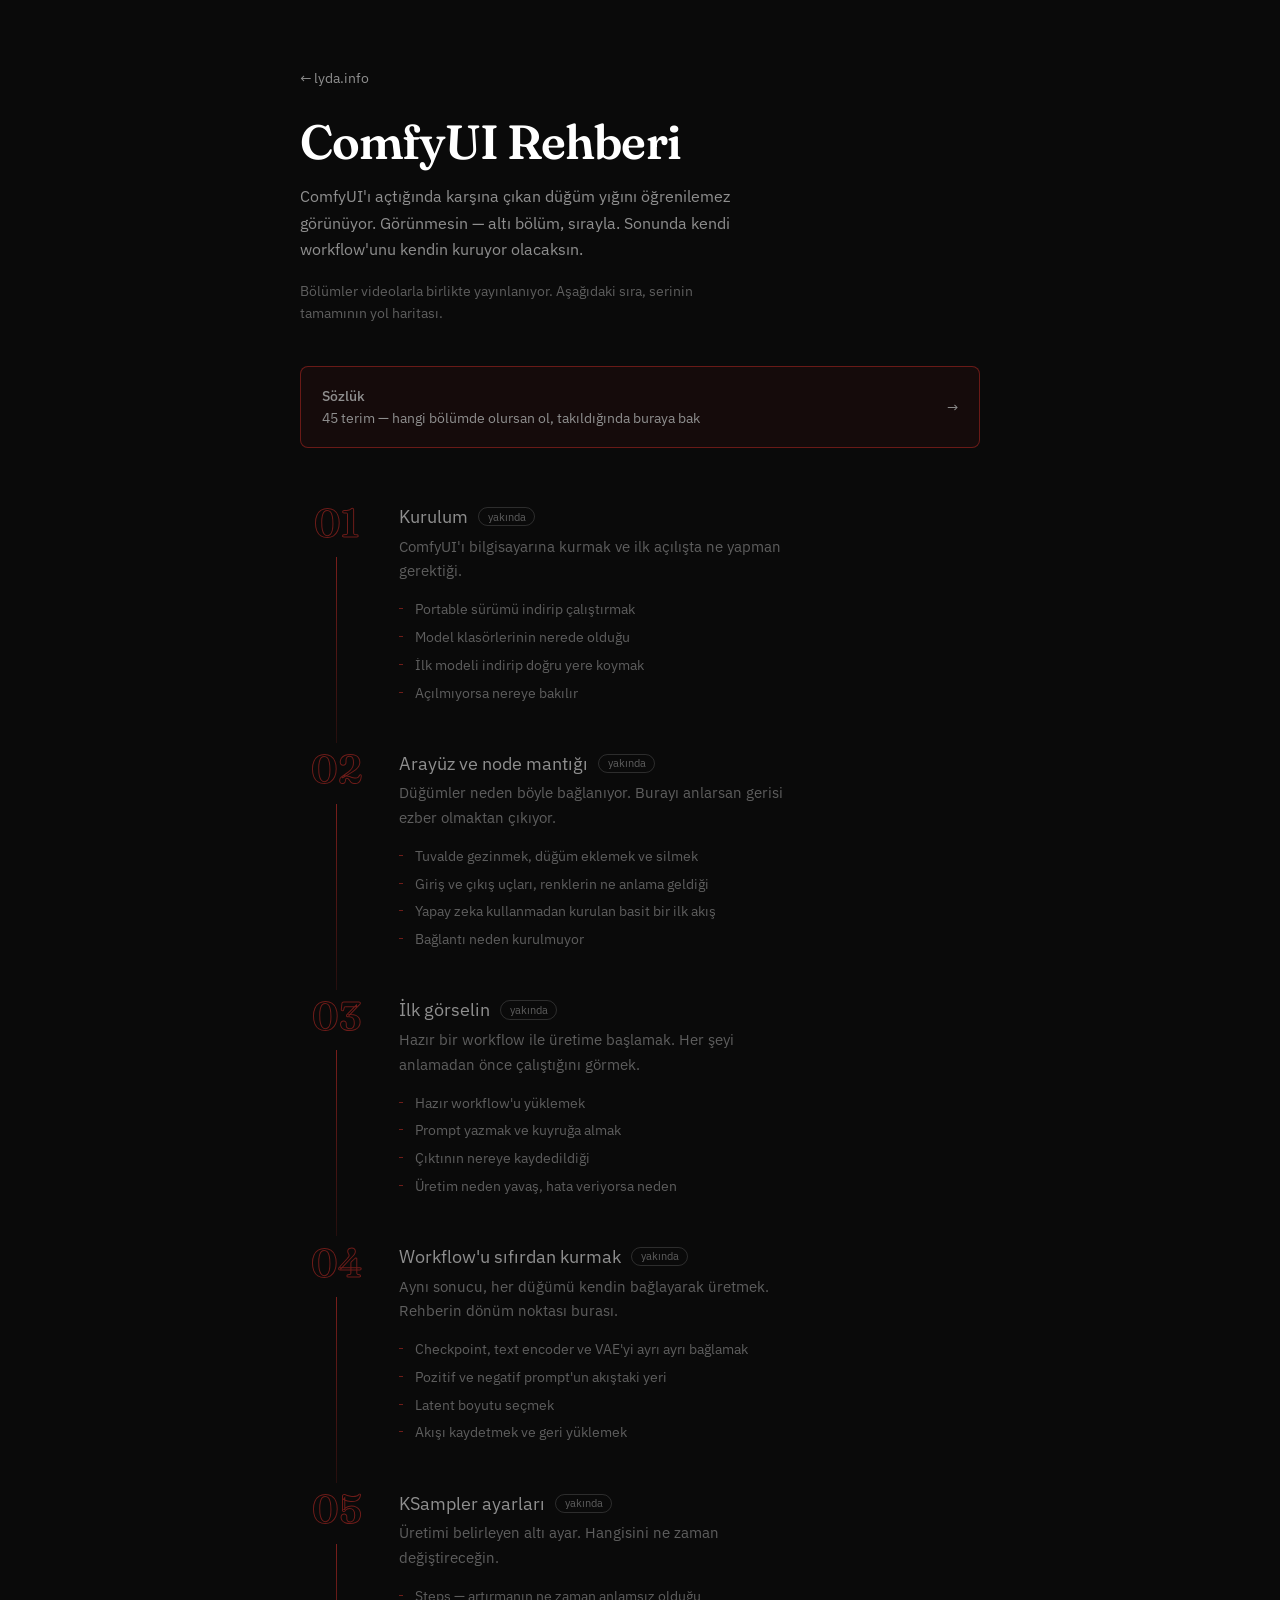
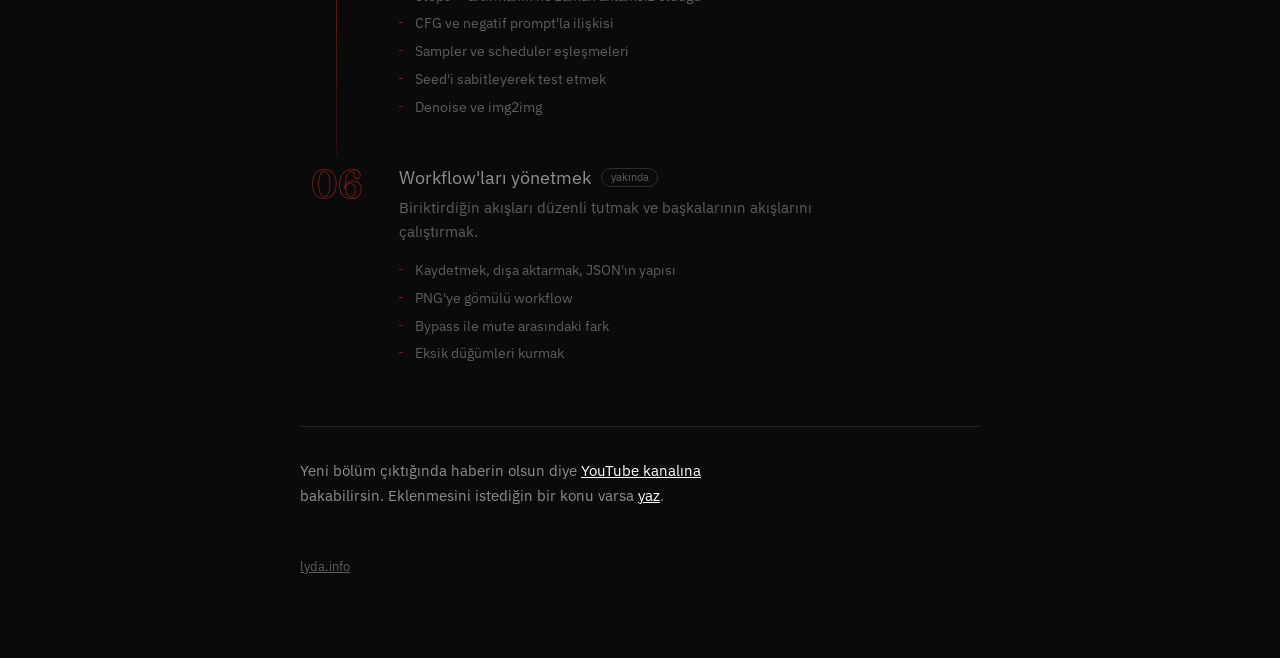
==== rehber/index.html @ 5bca34d7 "Rehberi kendi sayfasına taşı, ana sayfayı sadeleştir Sekmeler kaldırıldı. /rehber/ altı bölümlük yol" ====
<!DOCTYPE html>
<html lang="tr">
<head>
<meta charset="UTF-8">
<meta name="viewport" content="width=device-width, initial-scale=1">
<title>ComfyUI Rehberi — Lyda AI</title>
<meta name="description" content="ComfyUI'ı sıfırdan öğrenmek için altı bölümlük Türkçe yol haritası: kurulum, node mantığı, ilk görsel, workflow kurmak, KSampler ayarları.">

<meta property="og:site_name" content="Lyda AI">
<meta property="og:title" content="ComfyUI Rehberi">
<meta property="og:description" content="Sıfırdan kendi workflow'unu kurana kadar, altı bölümde. Türkçe.">
<meta property="og:url" content="https://lyda.info/rehber/">
<meta property="og:type" content="website">
<meta property="og:locale" content="tr_TR">
<meta property="og:image" content="https://lyda.info/paylasim.png">
<meta name="twitter:card" content="summary_large_image">
<meta name="twitter:image" content="https://lyda.info/paylasim.png">
<meta name="theme-color" content="#E8332C">

<link rel="preconnect" href="https://fonts.googleapis.com">
<link rel="preconnect" href="https://fonts.gstatic.com" crossorigin>
<link href="https://fonts.googleapis.com/css2?family=Fraunces:opsz,wght@9..144,400;9..144,600&family=IBM+Plex+Sans:wght@400;500&display=swap" rel="stylesheet">

<style>
:root{
  --siyah:  #0A0A0A;
  --beyaz:  #FFFFFF;
  --kirmizi:#E8332C;
  --gri:    #2B2B2B;
  --acikgri:#8F8F8F;
  --sonuk:  #5E5E5E;
}

*{box-sizing:border-box;margin:0;padding:0}
a,button{cursor:pointer}

body{
  background:var(--siyah);
  color:var(--beyaz);
  font-family:"IBM Plex Sans",system-ui,sans-serif;
  font-size:16px;
  line-height:1.65;
  -webkit-font-smoothing:antialiased;
  cursor:default;
  padding:clamp(2rem,6vw,4rem) 1.5rem 5rem;
}

.sayfa{max-width:680px;margin:0 auto}

/* ---------- Üst ---------- */
.geri{
  display:inline-block;
  color:var(--acikgri);
  text-decoration:none;
  font-size:.85rem;
  margin-bottom:1.8rem;
  transition:color .18s ease;
}
.geri:hover,.geri:focus-visible{color:var(--kirmizi)}

h1{
  font-family:"Fraunces",Georgia,serif;
  font-weight:600;
  font-size:clamp(2.2rem,8vw,3rem);
  line-height:1.02;
  letter-spacing:-.02em;
  font-variation-settings:"SOFT" 40,"WONK" 1;
}

.giris{
  color:var(--acikgri);
  margin-top:1rem;
  max-width:50ch;
}

.durum{
  color:var(--sonuk);
  font-size:.85rem;
  margin-top:1.1rem;
  max-width:50ch;
}

/* ---------- Hazır olan: sözlük ---------- */
.sozluk-kart{
  display:flex;
  align-items:center;
  justify-content:space-between;
  gap:1.5rem;
  margin-top:2.6rem;
  padding:1.1rem 1.3rem;
  border:1px solid rgba(232,51,44,.4);
  border-radius:8px;
  background:rgba(232,51,44,.05);
  text-decoration:none;
  color:var(--beyaz);
  transition:border-color .18s ease,background .18s ease;
}

.sozluk-kart:hover,
.sozluk-kart:focus-visible{
  border-color:var(--kirmizi);
  background:rgba(232,51,44,.1);
}

.sozluk-kart:focus-visible{outline:2px solid var(--kirmizi);outline-offset:3px}

.sozluk-kart strong{font-weight:500;display:block}
.sozluk-kart span{color:var(--acikgri);font-size:.85rem}
.sozluk-ok{color:var(--kirmizi);font-size:1.1rem;flex-shrink:0}

/* ---------- Yol ---------- */
.yol{
  list-style:none;
  margin-top:3.4rem;
  counter-reset:durak;
}

.durak{
  counter-increment:durak;
  position:relative;
  display:grid;
  grid-template-columns:clamp(3.4rem,10vw,4.6rem) 1fr;
  gap:0 clamp(1rem,3vw,1.6rem);
  padding-bottom:2.8rem;
}

/* Durakları birbirine bağlayan çizgi */
.durak::before{
  content:"";
  position:absolute;
  left:calc(clamp(3.4rem,10vw,4.6rem) / 2 - .5px);
  top:3.4rem;
  bottom:.4rem;
  width:1px;
  background:linear-gradient(rgba(232,51,44,.5),rgba(232,51,44,.12));
}

.durak:last-child::before{display:none}

.sira{
  font-family:"Fraunces",Georgia,serif;
  font-weight:600;
  font-size:clamp(1.9rem,6vw,2.5rem);
  line-height:1;
  text-align:center;
  color:var(--kirmizi);
  font-variation-settings:"SOFT" 40,"WONK" 1;
}

.sira::before{content:counter(durak,decimal-leading-zero)}

/* Yayında olmayan bölümlerde sayı içi boş */
.durak.kilitli .sira{
  color:transparent;
  -webkit-text-stroke:1px rgba(232,51,44,.45);
}

.icerik h2{
  font-size:1.12rem;
  font-weight:500;
  line-height:1.3;
  display:flex;
  flex-wrap:wrap;
  align-items:center;
  gap:.6rem;
  padding-top:.15rem;
}

.durak.kilitli .icerik h2{color:var(--acikgri);font-weight:400}

.rozet{
  font-size:.7rem;
  color:var(--sonuk);
  border:1px solid rgba(255,255,255,.14);
  border-radius:100px;
  padding:.08rem .55rem;
  white-space:nowrap;
}

.ozet{
  color:var(--acikgri);
  font-size:.93rem;
  margin-top:.4rem;
  max-width:46ch;
}

.durak.kilitli .ozet{color:var(--sonuk)}

.kapsam{
  list-style:none;
  margin-top:.9rem;
  display:flex;
  flex-direction:column;
  gap:.3rem;
}

.kapsam li{
  position:relative;
  padding-left:1rem;
  font-size:.87rem;
  color:var(--acikgri);
}

.kapsam li::before{
  content:"";
  position:absolute;
  left:0;top:.72em;
  width:4px;height:1px;
  background:var(--kirmizi);
}

.durak.kilitli .kapsam li{color:var(--sonuk)}
.durak.kilitli .kapsam li::before{background:rgba(232,51,44,.45)}

/* ---------- Alt ---------- */
.kapanis{
  margin-top:1rem;
  padding-top:2rem;
  border-top:1px solid rgba(255,255,255,.1);
}

.kapanis p{color:var(--acikgri);font-size:.93rem;max-width:48ch}
.kapanis a{color:var(--beyaz);transition:color .18s ease}
.kapanis a:hover{color:var(--kirmizi)}

footer{
  margin-top:3rem;
  color:var(--sonuk);
  font-size:.82rem;
}
footer a{color:var(--sonuk);transition:color .18s ease}
footer a:hover{color:var(--kirmizi)}

@media (prefers-reduced-motion:reduce){*{transition:none!important}}
</style>
</head>

<body>
<main class="sayfa">

  <a class="geri" href="/">← lyda.info</a>

  <h1>ComfyUI Rehberi</h1>
  <p class="giris">ComfyUI'ı açtığında karşına çıkan düğüm yığını öğrenilemez görünüyor. Görünmesin — altı bölüm, sırayla. Sonunda kendi workflow'unu kendin kuruyor olacaksın.</p>
  <p class="durum">Bölümler videolarla birlikte yayınlanıyor. Aşağıdaki sıra, serinin tamamının yol haritası.</p>

  <a class="sozluk-kart" href="/sozluk/">
    <span>
      <strong>Sözlük</strong>
      <span>45 terim — hangi bölümde olursan ol, takıldığında buraya bak</span>
    </span>
    <span class="sozluk-ok" aria-hidden="true">→</span>
  </a>

  <!-- ================================================
       BÖLÜMLER
       Bölüm yayına girdiğinde: li'den "kilitli" sınıfını sil,
       rozeti kaldır, başlığı <a href="..."> ile sar.
       ================================================ -->
  <ol class="yol">

    <li class="durak kilitli">
      <div class="sira" aria-hidden="true"></div>
      <div class="icerik">
        <h2>Kurulum<span class="rozet">yakında</span></h2>
        <p class="ozet">ComfyUI'ı bilgisayarına kurmak ve ilk açılışta ne yapman gerektiği.</p>
        <ul class="kapsam">
          <li>Portable sürümü indirip çalıştırmak</li>
          <li>Model klasörlerinin nerede olduğu</li>
          <li>İlk modeli indirip doğru yere koymak</li>
          <li>Açılmıyorsa nereye bakılır</li>
        </ul>
      </div>
    </li>

    <li class="durak kilitli">
      <div class="sira" aria-hidden="true"></div>
      <div class="icerik">
        <h2>Arayüz ve node mantığı<span class="rozet">yakında</span></h2>
        <p class="ozet">Düğümler neden böyle bağlanıyor. Burayı anlarsan gerisi ezber olmaktan çıkıyor.</p>
        <ul class="kapsam">
          <li>Tuvalde gezinmek, düğüm eklemek ve silmek</li>
          <li>Giriş ve çıkış uçları, renklerin ne anlama geldiği</li>
          <li>Yapay zeka kullanmadan kurulan basit bir ilk akış</li>
          <li>Bağlantı neden kurulmuyor</li>
        </ul>
      </div>
    </li>

    <li class="durak kilitli">
      <div class="sira" aria-hidden="true"></div>
      <div class="icerik">
        <h2>İlk görselin<span class="rozet">yakında</span></h2>
        <p class="ozet">Hazır bir workflow ile üretime başlamak. Her şeyi anlamadan önce çalıştığını görmek.</p>
        <ul class="kapsam">
          <li>Hazır workflow'u yüklemek</li>
          <li>Prompt yazmak ve kuyruğa almak</li>
          <li>Çıktının nereye kaydedildiği</li>
          <li>Üretim neden yavaş, hata veriyorsa neden</li>
        </ul>
      </div>
    </li>

    <li class="durak kilitli">
      <div class="sira" aria-hidden="true"></div>
      <div class="icerik">
        <h2>Workflow'u sıfırdan kurmak<span class="rozet">yakında</span></h2>
        <p class="ozet">Aynı sonucu, her düğümü kendin bağlayarak üretmek. Rehberin dönüm noktası burası.</p>
        <ul class="kapsam">
          <li>Checkpoint, text encoder ve VAE'yi ayrı ayrı bağlamak</li>
          <li>Pozitif ve negatif prompt'un akıştaki yeri</li>
          <li>Latent boyutu seçmek</li>
          <li>Akışı kaydetmek ve geri yüklemek</li>
        </ul>
      </div>
    </li>

    <li class="durak kilitli">
      <div class="sira" aria-hidden="true"></div>
      <div class="icerik">
        <h2>KSampler ayarları<span class="rozet">yakında</span></h2>
        <p class="ozet">Üretimi belirleyen altı ayar. Hangisini ne zaman değiştireceğin.</p>
        <ul class="kapsam">
          <li>Steps — artırmanın ne zaman anlamsız olduğu</li>
          <li>CFG ve negatif prompt'la ilişkisi</li>
          <li>Sampler ve scheduler eşleşmeleri</li>
          <li>Seed'i sabitleyerek test etmek</li>
          <li>Denoise ve img2img</li>
        </ul>
      </div>
    </li>

    <li class="durak kilitli">
      <div class="sira" aria-hidden="true"></div>
      <div class="icerik">
        <h2>Workflow'ları yönetmek<span class="rozet">yakında</span></h2>
        <p class="ozet">Biriktirdiğin akışları düzenli tutmak ve başkalarının akışlarını çalıştırmak.</p>
        <ul class="kapsam">
          <li>Kaydetmek, dışa aktarmak, JSON'ın yapısı</li>
          <li>PNG'ye gömülü workflow</li>
          <li>Bypass ile mute arasındaki fark</li>
          <li>Eksik düğümleri kurmak</li>
        </ul>
      </div>
    </li>

  </ol>

  <div class="kapanis">
    <p>Yeni bölüm çıktığında haberin olsun diye <a href="https://youtube.com/@lydaai" target="_blank" rel="noopener">YouTube kanalına</a> bakabilirsin. Eklenmesini istediğin bir konu varsa <a href="mailto:lyda@lyda.info">yaz</a>.</p>
  </div>

  <footer><a href="/">lyda.info</a></footer>

</main>
</body>
</html>
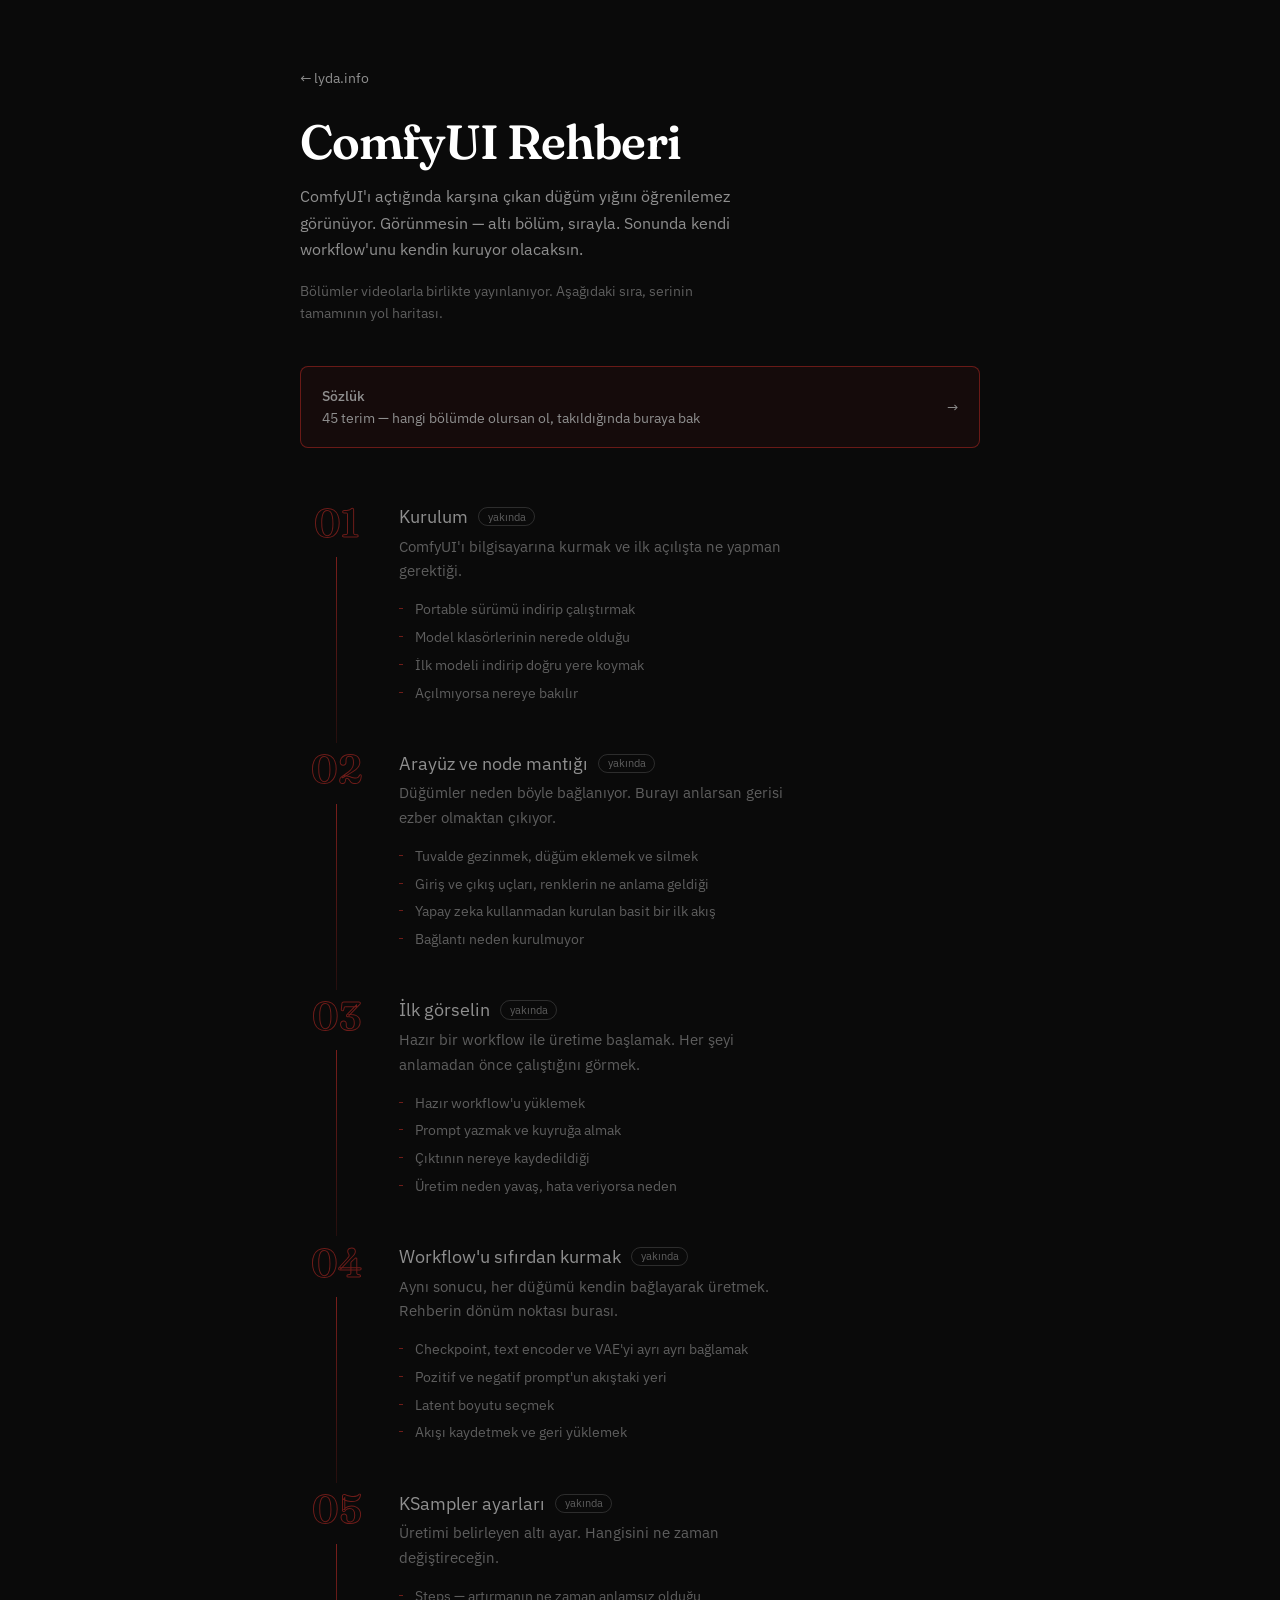
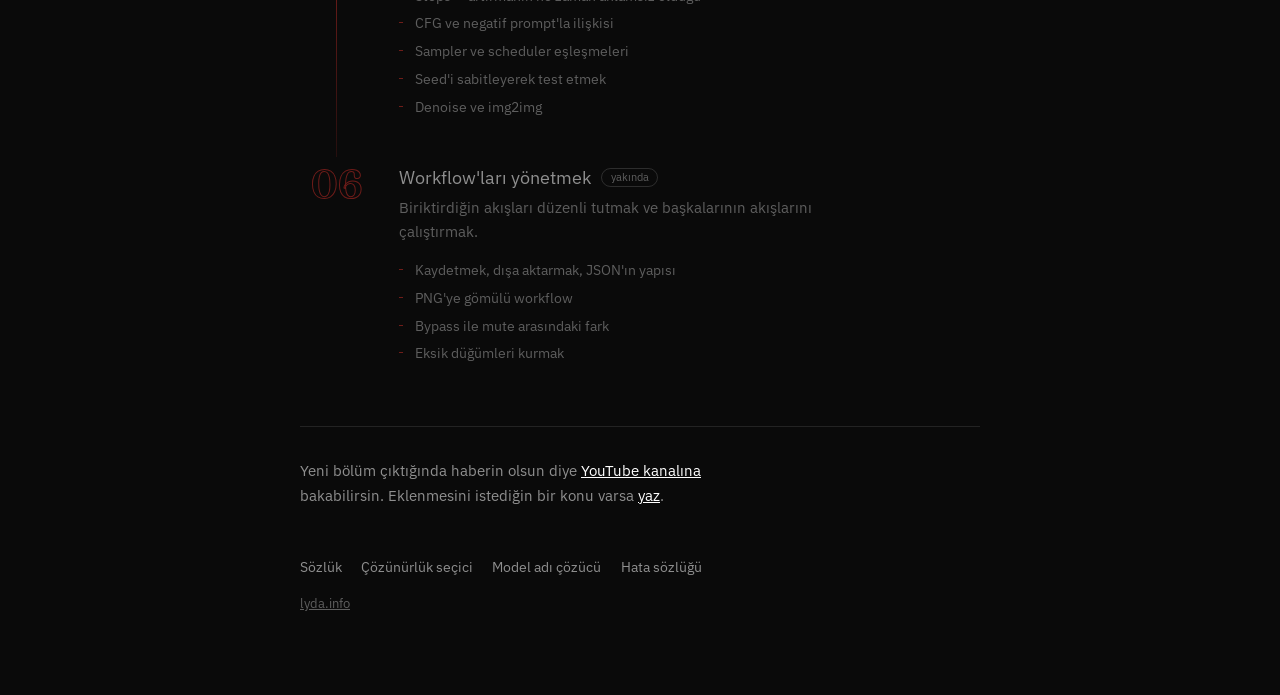
==== commit b045d34f: "Araçları ana sayfaya bağla, favicon ekle Başvuru kategorisinde artık dört hazır araç var. Sayfalar b" ====
--- a/rehber/index.html
+++ b/rehber/index.html
@@ -17,6 +17,10 @@
 <meta name="twitter:image" content="https://lyda.info/paylasim.png">
 <meta name="theme-color" content="#E8332C">
 
+<link rel="icon" href="/favicon.ico" sizes="any">
+<link rel="icon" href="/favicon-32.png" type="image/png" sizes="32x32">
+<link rel="apple-touch-icon" href="/favicon-180.png">
+
 <link rel="preconnect" href="https://fonts.googleapis.com">
 <link rel="preconnect" href="https://fonts.gstatic.com" crossorigin>
 <link href="https://fonts.googleapis.com/css2?family=Fraunces:opsz,wght@9..144,400;9..144,600&family=IBM+Plex+Sans:wght@400;500&display=swap" rel="stylesheet">
@@ -32,6 +36,12 @@
 }
 
 *{box-sizing:border-box;margin:0;padding:0}
+
+/* ---------- Sayfalar arası geçiş ---------- */
+@view-transition{navigation:auto}
+
+::view-transition-old(root),
+::view-transition-new(root){animation-duration:.42s}
 a,button{cursor:pointer}
 
 body{
@@ -65,6 +75,7 @@
   line-height:1.02;
   letter-spacing:-.02em;
   font-variation-settings:"SOFT" 40,"WONK" 1;
+  view-transition-name:rehber-baslik;
 }
 
 .giris{
@@ -231,6 +242,9 @@
 footer a{color:var(--sonuk);transition:color .18s ease}
 footer a:hover{color:var(--kirmizi)}
 
+.komsu{display:flex;flex-wrap:wrap;gap:.4rem 1.2rem;margin-bottom:.9rem}
+.komsu a{color:var(--acikgri);text-decoration:none;font-size:.85rem}
+
 @media (prefers-reduced-motion:reduce){*{transition:none!important}}
 </style>
 </head>
@@ -350,7 +364,15 @@
     <p>Yeni bölüm çıktığında haberin olsun diye <a href="https://youtube.com/@lydaai" target="_blank" rel="noopener">YouTube kanalına</a> bakabilirsin. Eklenmesini istediğin bir konu varsa <a href="mailto:lyda@lyda.info">yaz</a>.</p>
   </div>
 
-  <footer><a href="/">lyda.info</a></footer>
+  <footer>
+    <div class="komsu">
+      <a href="/sozluk/">Sözlük</a>
+      <a href="/araclar/cozunurluk/">Çözünürlük seçici</a>
+      <a href="/araclar/model-adi/">Model adı çözücü</a>
+      <a href="/araclar/hatalar/">Hata sözlüğü</a>
+    </div>
+    <a href="/">lyda.info</a>
+  </footer>
 
 </main>
 </body>
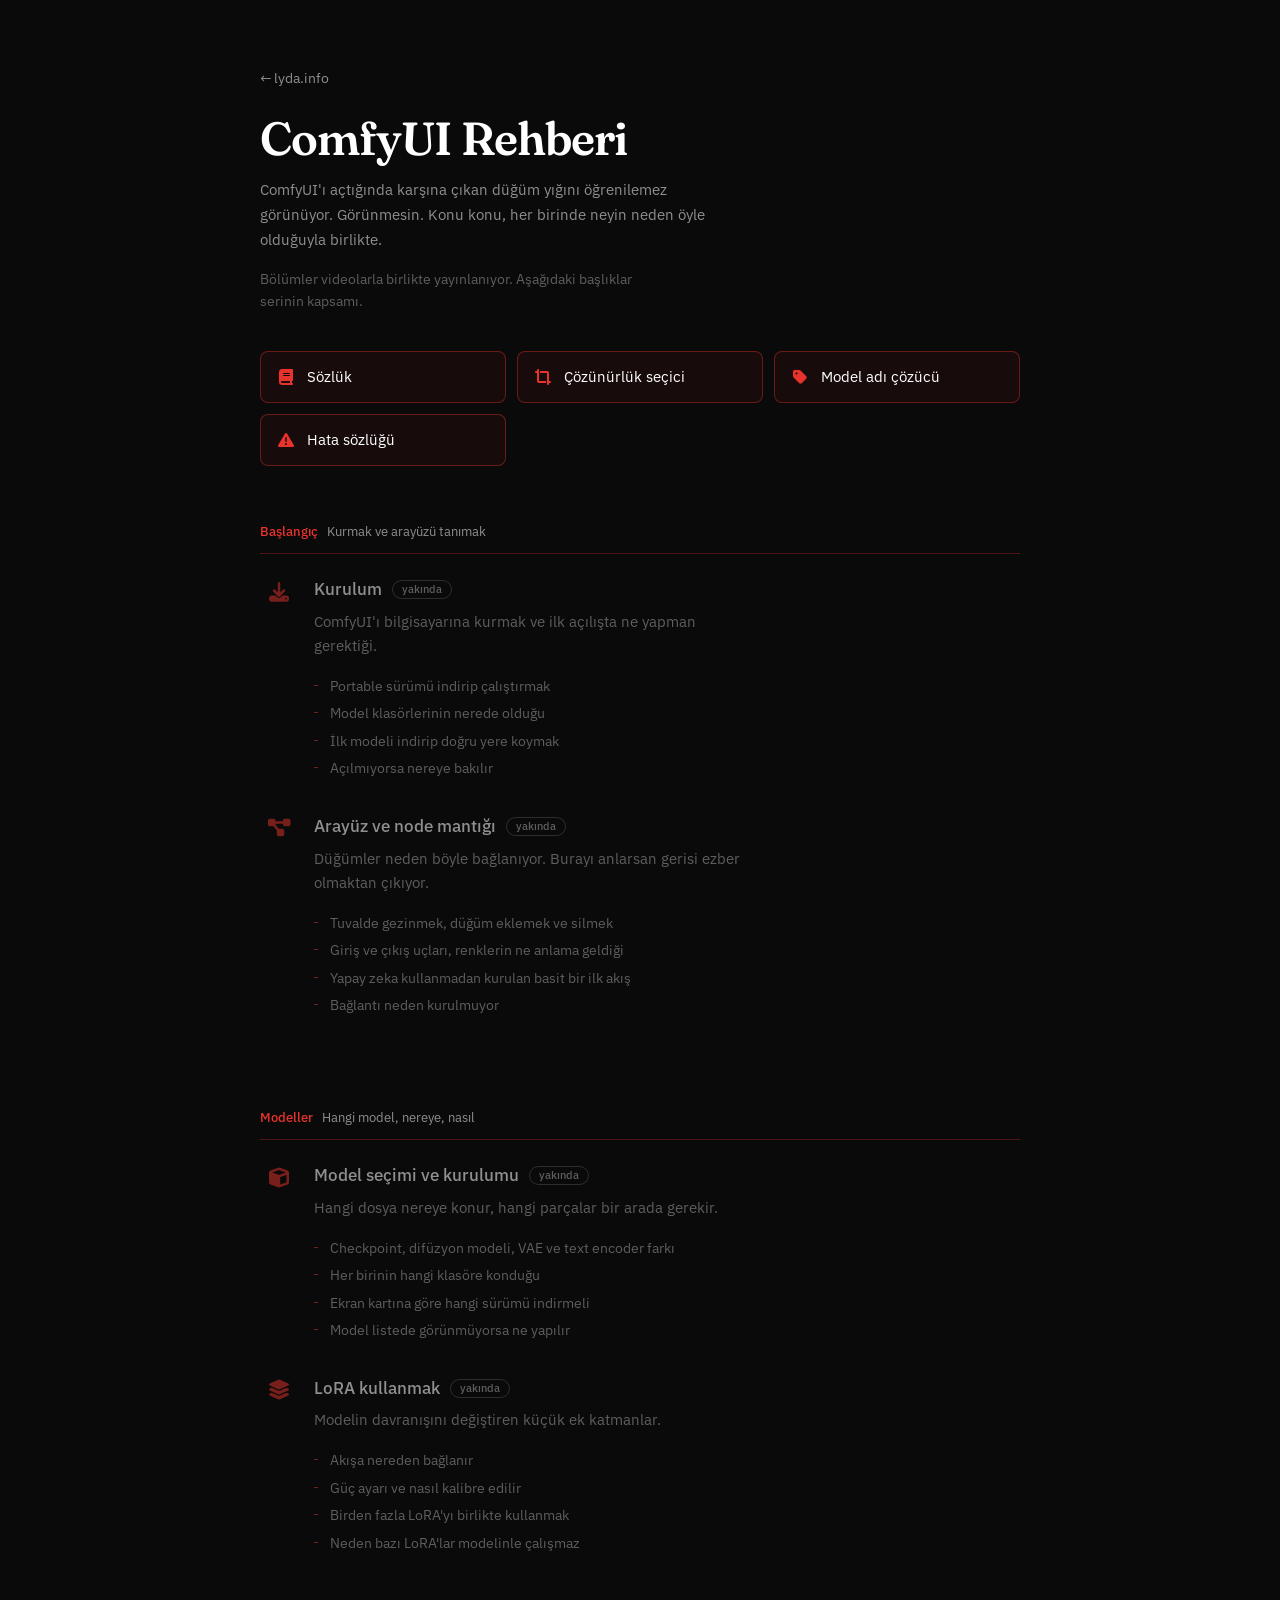
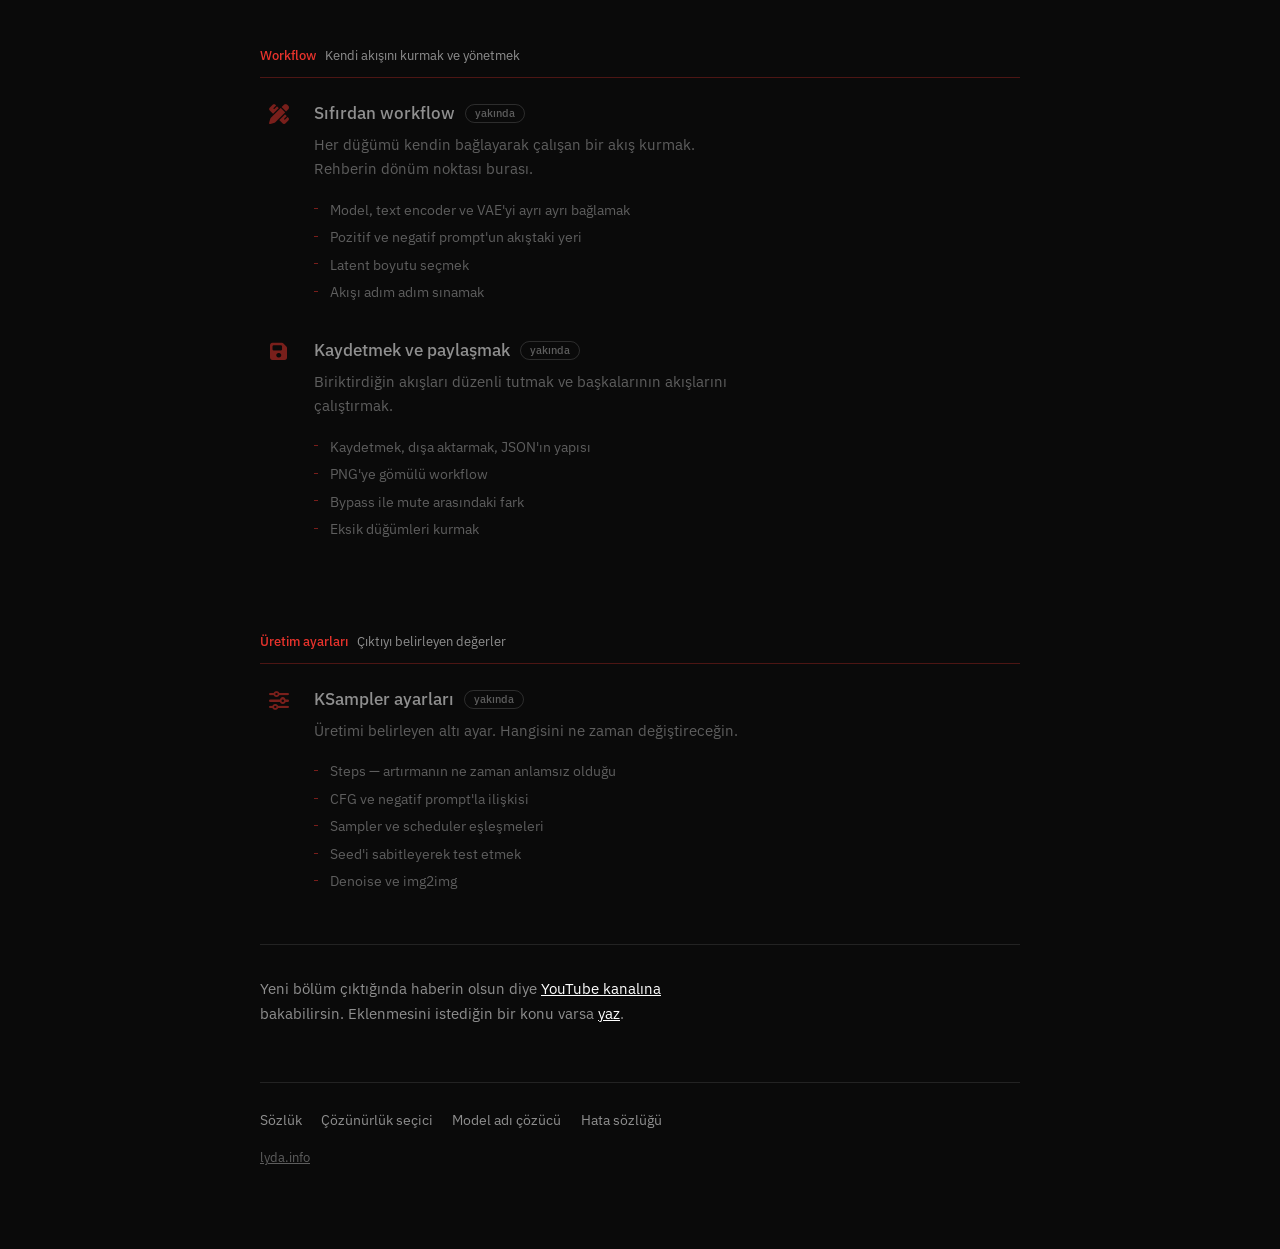
==== commit ccf4b440: "Rehberi konu başlıklarına çevir, numaraları simgelerle değiştir Sıralı bölüm numaraları kalktı; her " ====
--- a/rehber/index.html
+++ b/rehber/index.html
@@ -4,11 +4,11 @@
 <meta charset="UTF-8">
 <meta name="viewport" content="width=device-width, initial-scale=1">
 <title>ComfyUI Rehberi — Lyda AI</title>
-<meta name="description" content="ComfyUI'ı sıfırdan öğrenmek için altı bölümlük Türkçe yol haritası: kurulum, node mantığı, ilk görsel, workflow kurmak, KSampler ayarları.">
+<meta name="description" content="ComfyUI'ı Türkçe öğrenmek için konu başlıkları: kurulum, node mantığı, model seçimi, LoRA, workflow kurmak, KSampler ayarları.">
 
 <meta property="og:site_name" content="Lyda AI">
 <meta property="og:title" content="ComfyUI Rehberi">
-<meta property="og:description" content="Sıfırdan kendi workflow'unu kurana kadar, altı bölümde. Türkçe.">
+<meta property="og:description" content="Kurulumdan kendi workflow'unu kurmaya kadar, konu başlıklarına göre. Türkçe.">
 <meta property="og:url" content="https://lyda.info/rehber/">
 <meta property="og:type" content="website">
 <meta property="og:locale" content="tr_TR">
@@ -23,161 +23,84 @@
 
 <link rel="preconnect" href="https://fonts.googleapis.com">
 <link rel="preconnect" href="https://fonts.gstatic.com" crossorigin>
-<link href="https://fonts.googleapis.com/css2?family=Fraunces:opsz,wght@9..144,400;9..144,600&family=IBM+Plex+Sans:wght@400;500&display=swap" rel="stylesheet">
+<link rel="stylesheet" href="https://cdnjs.cloudflare.com/ajax/libs/font-awesome/6.5.2/css/all.min.css">
+<link href="https://fonts.googleapis.com/css2?family=Fraunces:opsz,wght@9..144,600&family=IBM+Plex+Sans:wght@400;500&display=swap" rel="stylesheet">
+<link rel="stylesheet" href="/araclar/stil.css">
 
 <style>
-:root{
-  --siyah:  #0A0A0A;
-  --beyaz:  #FFFFFF;
-  --kirmizi:#E8332C;
-  --gri:    #2B2B2B;
-  --acikgri:#8F8F8F;
-  --sonuk:  #5E5E5E;
-}
-
-*{box-sizing:border-box;margin:0;padding:0}
-
-/* ---------- Sayfalar arası geçiş ---------- */
-@view-transition{navigation:auto}
-
-::view-transition-old(root),
-::view-transition-new(root){animation-duration:.42s}
-a,button{cursor:pointer}
-
-body{
-  background:var(--siyah);
-  color:var(--beyaz);
-  font-family:"IBM Plex Sans",system-ui,sans-serif;
-  font-size:16px;
-  line-height:1.65;
-  -webkit-font-smoothing:antialiased;
-  cursor:default;
-  padding:clamp(2rem,6vw,4rem) 1.5rem 5rem;
-}
-
-.sayfa{max-width:680px;margin:0 auto}
-
-/* ---------- Üst ---------- */
-.geri{
-  display:inline-block;
-  color:var(--acikgri);
-  text-decoration:none;
-  font-size:.85rem;
-  margin-bottom:1.8rem;
-  transition:color .18s ease;
-}
-.geri:hover,.geri:focus-visible{color:var(--kirmizi)}
-
-h1{
-  font-family:"Fraunces",Georgia,serif;
-  font-weight:600;
-  font-size:clamp(2.2rem,8vw,3rem);
-  line-height:1.02;
-  letter-spacing:-.02em;
-  font-variation-settings:"SOFT" 40,"WONK" 1;
-  view-transition-name:rehber-baslik;
-}
-
-.giris{
-  color:var(--acikgri);
-  margin-top:1rem;
-  max-width:50ch;
-}
-
-.durum{
-  color:var(--sonuk);
-  font-size:.85rem;
-  margin-top:1.1rem;
-  max-width:50ch;
-}
-
-/* ---------- Hazır olan: sözlük ---------- */
-.sozluk-kart{
+.sayfa{max-width:760px}
+
+.durum{color:var(--sonuk);font-size:.85rem;margin-top:1rem;max-width:52ch}
+
+/* ---------- Hazır olanlar ---------- */
+.hazir-kutu{
+  display:grid;
+  grid-template-columns:repeat(auto-fill,minmax(230px,1fr));
+  gap:.7rem;
+  margin-top:2.4rem;
+}
+
+.hazir-kart{
   display:flex;
   align-items:center;
-  justify-content:space-between;
-  gap:1.5rem;
-  margin-top:2.6rem;
-  padding:1.1rem 1.3rem;
+  gap:.7rem;
+  padding:.8rem .95rem;
   border:1px solid rgba(232,51,44,.4);
   border-radius:8px;
-  background:rgba(232,51,44,.05);
+  background:rgba(232,51,44,.06);
   text-decoration:none;
   color:var(--beyaz);
+  font-size:.92rem;
   transition:border-color .18s ease,background .18s ease;
 }
 
-.sozluk-kart:hover,
-.sozluk-kart:focus-visible{
-  border-color:var(--kirmizi);
-  background:rgba(232,51,44,.1);
-}
-
-.sozluk-kart:focus-visible{outline:2px solid var(--kirmizi);outline-offset:3px}
-
-.sozluk-kart strong{font-weight:500;display:block}
-.sozluk-kart span{color:var(--acikgri);font-size:.85rem}
-.sozluk-ok{color:var(--kirmizi);font-size:1.1rem;flex-shrink:0}
-
-/* ---------- Yol ---------- */
-.yol{
-  list-style:none;
-  margin-top:3.4rem;
-  counter-reset:durak;
-}
-
-.durak{
-  counter-increment:durak;
-  position:relative;
+.hazir-kart:hover,.hazir-kart:focus-visible{border-color:var(--kirmizi);background:rgba(232,51,44,.12)}
+.hazir-kart:focus-visible{outline:2px solid var(--kirmizi);outline-offset:2px}
+.hazir-kart i{color:var(--kirmizi);font-size:1rem;width:1.2em;text-align:center;flex-shrink:0}
+
+/* ---------- Konu başlıkları ---------- */
+.konu{margin-top:3.2rem}
+
+.konu-ust{
+  padding-bottom:.6rem;
+  border-bottom:1px solid rgba(232,51,44,.3);
+  margin-bottom:1.5rem;
+}
+
+.konu-ad{
+  color:var(--kirmizi);
+  font-size:.82rem;
+  font-weight:500;
+}
+
+.konu-alt{color:var(--acikgri);font-size:.82rem;margin-left:.55rem}
+
+/* ---------- Bölüm ---------- */
+.bolum{
   display:grid;
-  grid-template-columns:clamp(3.4rem,10vw,4.6rem) 1fr;
-  gap:0 clamp(1rem,3vw,1.6rem);
-  padding-bottom:2.8rem;
-}
-
-/* Durakları birbirine bağlayan çizgi */
-.durak::before{
-  content:"";
-  position:absolute;
-  left:calc(clamp(3.4rem,10vw,4.6rem) / 2 - .5px);
-  top:3.4rem;
-  bottom:.4rem;
-  width:1px;
-  background:linear-gradient(rgba(232,51,44,.5),rgba(232,51,44,.12));
-}
-
-.durak:last-child::before{display:none}
-
-.sira{
-  font-family:"Fraunces",Georgia,serif;
-  font-weight:600;
-  font-size:clamp(1.9rem,6vw,2.5rem);
-  line-height:1;
+  grid-template-columns:2.4rem 1fr;
+  gap:.2rem 1rem;
+  padding-bottom:2.2rem;
+}
+
+.bolum-ikon{
+  grid-row:span 3;
+  color:rgba(232,51,44,.5);
+  font-size:1.25rem;
+  padding-top:.2rem;
   text-align:center;
-  color:var(--kirmizi);
-  font-variation-settings:"SOFT" 40,"WONK" 1;
-}
-
-.sira::before{content:counter(durak,decimal-leading-zero)}
-
-/* Yayında olmayan bölümlerde sayı içi boş */
-.durak.kilitli .sira{
-  color:transparent;
-  -webkit-text-stroke:1px rgba(232,51,44,.45);
-}
-
-.icerik h2{
-  font-size:1.12rem;
+}
+
+.bolum h2{
+  font-size:1.08rem;
   font-weight:500;
   line-height:1.3;
   display:flex;
   flex-wrap:wrap;
   align-items:center;
   gap:.6rem;
-  padding-top:.15rem;
-}
-
-.durak.kilitli .icerik h2{color:var(--acikgri);font-weight:400}
+  color:var(--acikgri);
+}
 
 .rozet{
   font-size:.7rem;
@@ -188,28 +111,15 @@
   white-space:nowrap;
 }
 
-.ozet{
-  color:var(--acikgri);
-  font-size:.93rem;
-  margin-top:.4rem;
-  max-width:46ch;
-}
-
-.durak.kilitli .ozet{color:var(--sonuk)}
-
-.kapsam{
-  list-style:none;
-  margin-top:.9rem;
-  display:flex;
-  flex-direction:column;
-  gap:.3rem;
-}
+.ozet{color:var(--sonuk);font-size:.92rem;margin-top:.35rem;max-width:48ch}
+
+.kapsam{list-style:none;margin-top:.85rem;display:flex;flex-direction:column;gap:.3rem}
 
 .kapsam li{
   position:relative;
   padding-left:1rem;
-  font-size:.87rem;
-  color:var(--acikgri);
+  font-size:.86rem;
+  color:var(--sonuk);
 }
 
 .kapsam li::before{
@@ -217,35 +127,18 @@
   position:absolute;
   left:0;top:.72em;
   width:4px;height:1px;
-  background:var(--kirmizi);
-}
-
-.durak.kilitli .kapsam li{color:var(--sonuk)}
-.durak.kilitli .kapsam li::before{background:rgba(232,51,44,.45)}
-
-/* ---------- Alt ---------- */
-.kapanis{
-  margin-top:1rem;
-  padding-top:2rem;
-  border-top:1px solid rgba(255,255,255,.1);
-}
-
-.kapanis p{color:var(--acikgri);font-size:.93rem;max-width:48ch}
+  background:rgba(232,51,44,.5);
+}
+
+@media (max-width:560px){
+  .bolum{grid-template-columns:1fr;gap:.3rem}
+  .bolum-ikon{grid-row:auto;text-align:left;padding-top:0}
+}
+
+.kapanis{margin-top:1rem;padding-top:2rem;border-top:1px solid rgba(255,255,255,.1)}
+.kapanis p{color:var(--acikgri);font-size:.93rem;max-width:50ch}
 .kapanis a{color:var(--beyaz);transition:color .18s ease}
 .kapanis a:hover{color:var(--kirmizi)}
-
-footer{
-  margin-top:3rem;
-  color:var(--sonuk);
-  font-size:.82rem;
-}
-footer a{color:var(--sonuk);transition:color .18s ease}
-footer a:hover{color:var(--kirmizi)}
-
-.komsu{display:flex;flex-wrap:wrap;gap:.4rem 1.2rem;margin-bottom:.9rem}
-.komsu a{color:var(--acikgri);text-decoration:none;font-size:.85rem}
-
-@media (prefers-reduced-motion:reduce){*{transition:none!important}}
 </style>
 </head>
 
@@ -255,110 +148,139 @@
   <a class="geri" href="/">← lyda.info</a>
 
   <h1>ComfyUI Rehberi</h1>
-  <p class="giris">ComfyUI'ı açtığında karşına çıkan düğüm yığını öğrenilemez görünüyor. Görünmesin — altı bölüm, sırayla. Sonunda kendi workflow'unu kendin kuruyor olacaksın.</p>
-  <p class="durum">Bölümler videolarla birlikte yayınlanıyor. Aşağıdaki sıra, serinin tamamının yol haritası.</p>
-
-  <a class="sozluk-kart" href="/sozluk/">
-    <span>
-      <strong>Sözlük</strong>
-      <span>45 terim — hangi bölümde olursan ol, takıldığında buraya bak</span>
-    </span>
-    <span class="sozluk-ok" aria-hidden="true">→</span>
-  </a>
+  <p class="giris">ComfyUI'ı açtığında karşına çıkan düğüm yığını öğrenilemez görünüyor. Görünmesin. Konu konu, her birinde neyin neden öyle olduğuyla birlikte.</p>
+  <p class="durum">Bölümler videolarla birlikte yayınlanıyor. Aşağıdaki başlıklar serinin kapsamı.</p>
+
+  <!-- ============ HAZIR ARAÇLAR ============ -->
+  <div class="hazir-kutu">
+    <a class="hazir-kart" href="/sozluk/">
+      <i class="fa-solid fa-book" aria-hidden="true"></i>Sözlük
+    </a>
+    <a class="hazir-kart" href="/araclar/cozunurluk/">
+      <i class="fa-solid fa-crop-simple" aria-hidden="true"></i>Çözünürlük seçici
+    </a>
+    <a class="hazir-kart" href="/araclar/model-adi/">
+      <i class="fa-solid fa-tag" aria-hidden="true"></i>Model adı çözücü
+    </a>
+    <a class="hazir-kart" href="/araclar/hatalar/">
+      <i class="fa-solid fa-triangle-exclamation" aria-hidden="true"></i>Hata sözlüğü
+    </a>
+  </div>
 
   <!-- ================================================
-       BÖLÜMLER
-       Bölüm yayına girdiğinde: li'den "kilitli" sınıfını sil,
-       rozeti kaldır, başlığı <a href="..."> ile sar.
+       KONU BAŞLIKLARI
+       Bölüm yayına girince: rozeti kaldır, başlığı
+       <a href="..."> ile sar, .bolum-ikon rengini aç.
        ================================================ -->
-  <ol class="yol">
-
-    <li class="durak kilitli">
-      <div class="sira" aria-hidden="true"></div>
-      <div class="icerik">
-        <h2>Kurulum<span class="rozet">yakında</span></h2>
-        <p class="ozet">ComfyUI'ı bilgisayarına kurmak ve ilk açılışta ne yapman gerektiği.</p>
-        <ul class="kapsam">
-          <li>Portable sürümü indirip çalıştırmak</li>
-          <li>Model klasörlerinin nerede olduğu</li>
-          <li>İlk modeli indirip doğru yere koymak</li>
-          <li>Açılmıyorsa nereye bakılır</li>
-        </ul>
-      </div>
-    </li>
-
-    <li class="durak kilitli">
-      <div class="sira" aria-hidden="true"></div>
-      <div class="icerik">
-        <h2>Arayüz ve node mantığı<span class="rozet">yakında</span></h2>
-        <p class="ozet">Düğümler neden böyle bağlanıyor. Burayı anlarsan gerisi ezber olmaktan çıkıyor.</p>
-        <ul class="kapsam">
-          <li>Tuvalde gezinmek, düğüm eklemek ve silmek</li>
-          <li>Giriş ve çıkış uçları, renklerin ne anlama geldiği</li>
-          <li>Yapay zeka kullanmadan kurulan basit bir ilk akış</li>
-          <li>Bağlantı neden kurulmuyor</li>
-        </ul>
-      </div>
-    </li>
-
-    <li class="durak kilitli">
-      <div class="sira" aria-hidden="true"></div>
-      <div class="icerik">
-        <h2>İlk görselin<span class="rozet">yakında</span></h2>
-        <p class="ozet">Hazır bir workflow ile üretime başlamak. Her şeyi anlamadan önce çalıştığını görmek.</p>
-        <ul class="kapsam">
-          <li>Hazır workflow'u yüklemek</li>
-          <li>Prompt yazmak ve kuyruğa almak</li>
-          <li>Çıktının nereye kaydedildiği</li>
-          <li>Üretim neden yavaş, hata veriyorsa neden</li>
-        </ul>
-      </div>
-    </li>
-
-    <li class="durak kilitli">
-      <div class="sira" aria-hidden="true"></div>
-      <div class="icerik">
-        <h2>Workflow'u sıfırdan kurmak<span class="rozet">yakında</span></h2>
-        <p class="ozet">Aynı sonucu, her düğümü kendin bağlayarak üretmek. Rehberin dönüm noktası burası.</p>
-        <ul class="kapsam">
-          <li>Checkpoint, text encoder ve VAE'yi ayrı ayrı bağlamak</li>
-          <li>Pozitif ve negatif prompt'un akıştaki yeri</li>
-          <li>Latent boyutu seçmek</li>
-          <li>Akışı kaydetmek ve geri yüklemek</li>
-        </ul>
-      </div>
-    </li>
-
-    <li class="durak kilitli">
-      <div class="sira" aria-hidden="true"></div>
-      <div class="icerik">
-        <h2>KSampler ayarları<span class="rozet">yakında</span></h2>
-        <p class="ozet">Üretimi belirleyen altı ayar. Hangisini ne zaman değiştireceğin.</p>
-        <ul class="kapsam">
-          <li>Steps — artırmanın ne zaman anlamsız olduğu</li>
-          <li>CFG ve negatif prompt'la ilişkisi</li>
-          <li>Sampler ve scheduler eşleşmeleri</li>
-          <li>Seed'i sabitleyerek test etmek</li>
-          <li>Denoise ve img2img</li>
-        </ul>
-      </div>
-    </li>
-
-    <li class="durak kilitli">
-      <div class="sira" aria-hidden="true"></div>
-      <div class="icerik">
-        <h2>Workflow'ları yönetmek<span class="rozet">yakında</span></h2>
-        <p class="ozet">Biriktirdiğin akışları düzenli tutmak ve başkalarının akışlarını çalıştırmak.</p>
-        <ul class="kapsam">
-          <li>Kaydetmek, dışa aktarmak, JSON'ın yapısı</li>
-          <li>PNG'ye gömülü workflow</li>
-          <li>Bypass ile mute arasındaki fark</li>
-          <li>Eksik düğümleri kurmak</li>
-        </ul>
-      </div>
-    </li>
-
-  </ol>
+
+  <section class="konu">
+    <div class="konu-ust">
+      <span class="konu-ad">Başlangıç</span><span class="konu-alt">Kurmak ve arayüzü tanımak</span>
+    </div>
+
+    <article class="bolum">
+      <i class="bolum-ikon fa-solid fa-download" aria-hidden="true"></i>
+      <h2>Kurulum<span class="rozet">yakında</span></h2>
+      <p class="ozet">ComfyUI'ı bilgisayarına kurmak ve ilk açılışta ne yapman gerektiği.</p>
+      <ul class="kapsam">
+        <li>Portable sürümü indirip çalıştırmak</li>
+        <li>Model klasörlerinin nerede olduğu</li>
+        <li>İlk modeli indirip doğru yere koymak</li>
+        <li>Açılmıyorsa nereye bakılır</li>
+      </ul>
+    </article>
+
+    <article class="bolum">
+      <i class="bolum-ikon fa-solid fa-diagram-project" aria-hidden="true"></i>
+      <h2>Arayüz ve node mantığı<span class="rozet">yakında</span></h2>
+      <p class="ozet">Düğümler neden böyle bağlanıyor. Burayı anlarsan gerisi ezber olmaktan çıkıyor.</p>
+      <ul class="kapsam">
+        <li>Tuvalde gezinmek, düğüm eklemek ve silmek</li>
+        <li>Giriş ve çıkış uçları, renklerin ne anlama geldiği</li>
+        <li>Yapay zeka kullanmadan kurulan basit bir ilk akış</li>
+        <li>Bağlantı neden kurulmuyor</li>
+      </ul>
+    </article>
+  </section>
+
+  <section class="konu">
+    <div class="konu-ust">
+      <span class="konu-ad">Modeller</span><span class="konu-alt">Hangi model, nereye, nasıl</span>
+    </div>
+
+    <article class="bolum">
+      <i class="bolum-ikon fa-solid fa-cube" aria-hidden="true"></i>
+      <h2>Model seçimi ve kurulumu<span class="rozet">yakında</span></h2>
+      <p class="ozet">Hangi dosya nereye konur, hangi parçalar bir arada gerekir.</p>
+      <ul class="kapsam">
+        <li>Checkpoint, difüzyon modeli, VAE ve text encoder farkı</li>
+        <li>Her birinin hangi klasöre konduğu</li>
+        <li>Ekran kartına göre hangi sürümü indirmeli</li>
+        <li>Model listede görünmüyorsa ne yapılır</li>
+      </ul>
+    </article>
+
+    <article class="bolum">
+      <i class="bolum-ikon fa-solid fa-layer-group" aria-hidden="true"></i>
+      <h2>LoRA kullanmak<span class="rozet">yakında</span></h2>
+      <p class="ozet">Modelin davranışını değiştiren küçük ek katmanlar.</p>
+      <ul class="kapsam">
+        <li>Akışa nereden bağlanır</li>
+        <li>Güç ayarı ve nasıl kalibre edilir</li>
+        <li>Birden fazla LoRA'yı birlikte kullanmak</li>
+        <li>Neden bazı LoRA'lar modelinle çalışmaz</li>
+      </ul>
+    </article>
+  </section>
+
+  <section class="konu">
+    <div class="konu-ust">
+      <span class="konu-ad">Workflow</span><span class="konu-alt">Kendi akışını kurmak ve yönetmek</span>
+    </div>
+
+    <article class="bolum">
+      <i class="bolum-ikon fa-solid fa-pen-ruler" aria-hidden="true"></i>
+      <h2>Sıfırdan workflow<span class="rozet">yakında</span></h2>
+      <p class="ozet">Her düğümü kendin bağlayarak çalışan bir akış kurmak. Rehberin dönüm noktası burası.</p>
+      <ul class="kapsam">
+        <li>Model, text encoder ve VAE'yi ayrı ayrı bağlamak</li>
+        <li>Pozitif ve negatif prompt'un akıştaki yeri</li>
+        <li>Latent boyutu seçmek</li>
+        <li>Akışı adım adım sınamak</li>
+      </ul>
+    </article>
+
+    <article class="bolum">
+      <i class="bolum-ikon fa-solid fa-floppy-disk" aria-hidden="true"></i>
+      <h2>Kaydetmek ve paylaşmak<span class="rozet">yakında</span></h2>
+      <p class="ozet">Biriktirdiğin akışları düzenli tutmak ve başkalarının akışlarını çalıştırmak.</p>
+      <ul class="kapsam">
+        <li>Kaydetmek, dışa aktarmak, JSON'ın yapısı</li>
+        <li>PNG'ye gömülü workflow</li>
+        <li>Bypass ile mute arasındaki fark</li>
+        <li>Eksik düğümleri kurmak</li>
+      </ul>
+    </article>
+  </section>
+
+  <section class="konu">
+    <div class="konu-ust">
+      <span class="konu-ad">Üretim ayarları</span><span class="konu-alt">Çıktıyı belirleyen değerler</span>
+    </div>
+
+    <article class="bolum">
+      <i class="bolum-ikon fa-solid fa-sliders" aria-hidden="true"></i>
+      <h2>KSampler ayarları<span class="rozet">yakında</span></h2>
+      <p class="ozet">Üretimi belirleyen altı ayar. Hangisini ne zaman değiştireceğin.</p>
+      <ul class="kapsam">
+        <li>Steps — artırmanın ne zaman anlamsız olduğu</li>
+        <li>CFG ve negatif prompt'la ilişkisi</li>
+        <li>Sampler ve scheduler eşleşmeleri</li>
+        <li>Seed'i sabitleyerek test etmek</li>
+        <li>Denoise ve img2img</li>
+      </ul>
+    </article>
+  </section>
 
   <div class="kapanis">
     <p>Yeni bölüm çıktığında haberin olsun diye <a href="https://youtube.com/@lydaai" target="_blank" rel="noopener">YouTube kanalına</a> bakabilirsin. Eklenmesini istediğin bir konu varsa <a href="mailto:lyda@lyda.info">yaz</a>.</p>
--- a/araclar/stil.css
+++ b/araclar/stil.css
@@ -0,0 +1,175 @@
+/* =================================================
+   Lyda AI — araç sayfaları ortak stili
+   ================================================= */
+
+:root{
+  --siyah:  #0A0A0A;
+  --beyaz:  #FFFFFF;
+  --kirmizi:#E8332C;
+  --gri:    #2B2B2B;
+  --acikgri:#8F8F8F;
+  --sonuk:  #5E5E5E;
+}
+
+*{box-sizing:border-box;margin:0;padding:0}
+a,button{cursor:pointer}
+
+@view-transition{navigation:auto}
+::view-transition-old(root),
+::view-transition-new(root){animation-duration:.42s}
+
+body{
+  background:var(--siyah);
+  color:var(--beyaz);
+  font-family:"IBM Plex Sans",system-ui,sans-serif;
+  font-size:16px;
+  line-height:1.65;
+  -webkit-font-smoothing:antialiased;
+  cursor:default;
+  padding:clamp(2rem,6vw,4rem) 1.5rem 5rem;
+}
+
+.sayfa{max-width:720px;margin:0 auto}
+
+/* ---------- Üst ---------- */
+.geri{
+  display:inline-block;
+  color:var(--acikgri);
+  text-decoration:none;
+  font-size:.85rem;
+  margin-bottom:1.6rem;
+  transition:color .18s ease;
+}
+.geri:hover,.geri:focus-visible{color:var(--kirmizi)}
+
+h1{
+  font-family:"Fraunces",Georgia,serif;
+  font-weight:600;
+  font-size:clamp(2.1rem,7vw,2.9rem);
+  line-height:1.02;
+  letter-spacing:-.02em;
+  font-variation-settings:"SOFT" 40,"WONK" 1;
+}
+
+.giris{
+  color:var(--acikgri);
+  margin-top:.9rem;
+  max-width:52ch;
+  font-size:.95rem;
+}
+
+/* ---------- Form öğeleri ---------- */
+label{display:block;font-size:.8rem;color:var(--acikgri);margin-bottom:.45rem}
+
+select,input[type="text"],input[type="number"],input[type="search"]{
+  width:100%;
+  background:var(--gri);
+  border:1px solid rgba(255,255,255,.14);
+  border-radius:6px;
+  color:var(--beyaz);
+  font:inherit;
+  font-size:.95rem;
+  padding:.65rem .8rem;
+  transition:border-color .18s ease;
+}
+
+select:focus,input:focus{outline:none;border-color:var(--kirmizi)}
+input::placeholder{color:var(--sonuk)}
+
+/* Seçenek düğmeleri */
+.secenekler{display:flex;flex-wrap:wrap;gap:.4rem}
+
+.secenek{
+  background:none;
+  border:1px solid rgba(255,255,255,.16);
+  border-radius:100px;
+  color:var(--acikgri);
+  font:inherit;
+  font-size:.82rem;
+  padding:.3rem .8rem;
+  transition:color .18s ease,border-color .18s ease,background .18s ease;
+}
+
+.secenek:hover{color:var(--beyaz);border-color:rgba(255,255,255,.4)}
+
+.secenek[aria-pressed="true"]{
+  background:var(--kirmizi);
+  border-color:var(--kirmizi);
+  color:var(--siyah);
+  font-weight:500;
+}
+
+.secenek:focus-visible{outline:2px solid var(--kirmizi);outline-offset:2px}
+
+/* ---------- Panel ---------- */
+.panel{
+  border:1px solid rgba(255,255,255,.12);
+  border-radius:8px;
+  background:rgba(14,14,14,.75);
+  padding:1.2rem 1.3rem;
+}
+
+.panel + .panel{margin-top:1rem}
+
+/* ---------- Bölüm başlığı ---------- */
+.bolum-baslik{
+  color:var(--kirmizi);
+  font-size:.8rem;
+  font-weight:500;
+  padding-bottom:.55rem;
+  border-bottom:1px solid rgba(232,51,44,.3);
+  margin:2.6rem 0 1.1rem;
+}
+
+/* ---------- Tablo ---------- */
+.tablo{width:100%;border-collapse:collapse;font-size:.9rem}
+
+.tablo th{
+  text-align:left;
+  font-weight:500;
+  font-size:.76rem;
+  color:var(--acikgri);
+  padding:0 .7rem .5rem 0;
+  border-bottom:1px solid rgba(255,255,255,.13);
+}
+
+.tablo td{
+  padding:.6rem .7rem .6rem 0;
+  border-bottom:1px solid rgba(255,255,255,.08);
+  vertical-align:top;
+}
+
+.tablo tr:last-child td{border-bottom:0}
+.tablo .vurgu{color:var(--beyaz);font-weight:500}
+.tablo .sonuk{color:var(--acikgri)}
+
+/* ---------- Kod ---------- */
+code,.tek-aralik{
+  font-family:ui-monospace,SFMono-Regular,Menlo,Consolas,monospace;
+  font-size:.88em;
+}
+
+code{
+  background:var(--gri);
+  border-radius:3px;
+  padding:.1em .38em;
+  color:var(--beyaz);
+}
+
+/* ---------- Alt ---------- */
+footer{
+  margin-top:3.5rem;
+  padding-top:1.6rem;
+  border-top:1px solid rgba(255,255,255,.1);
+  color:var(--sonuk);
+  font-size:.82rem;
+}
+
+footer a{color:var(--sonuk);transition:color .18s ease}
+footer a:hover{color:var(--kirmizi)}
+
+.komsu{display:flex;flex-wrap:wrap;gap:.4rem 1.2rem;margin-bottom:1rem}
+.komsu a{color:var(--acikgri);text-decoration:none;font-size:.85rem;transition:color .18s ease}
+.komsu a:hover{color:var(--kirmizi)}
+
+@media (prefers-reduced-motion:reduce){*{transition:none!important;animation:none!important}}
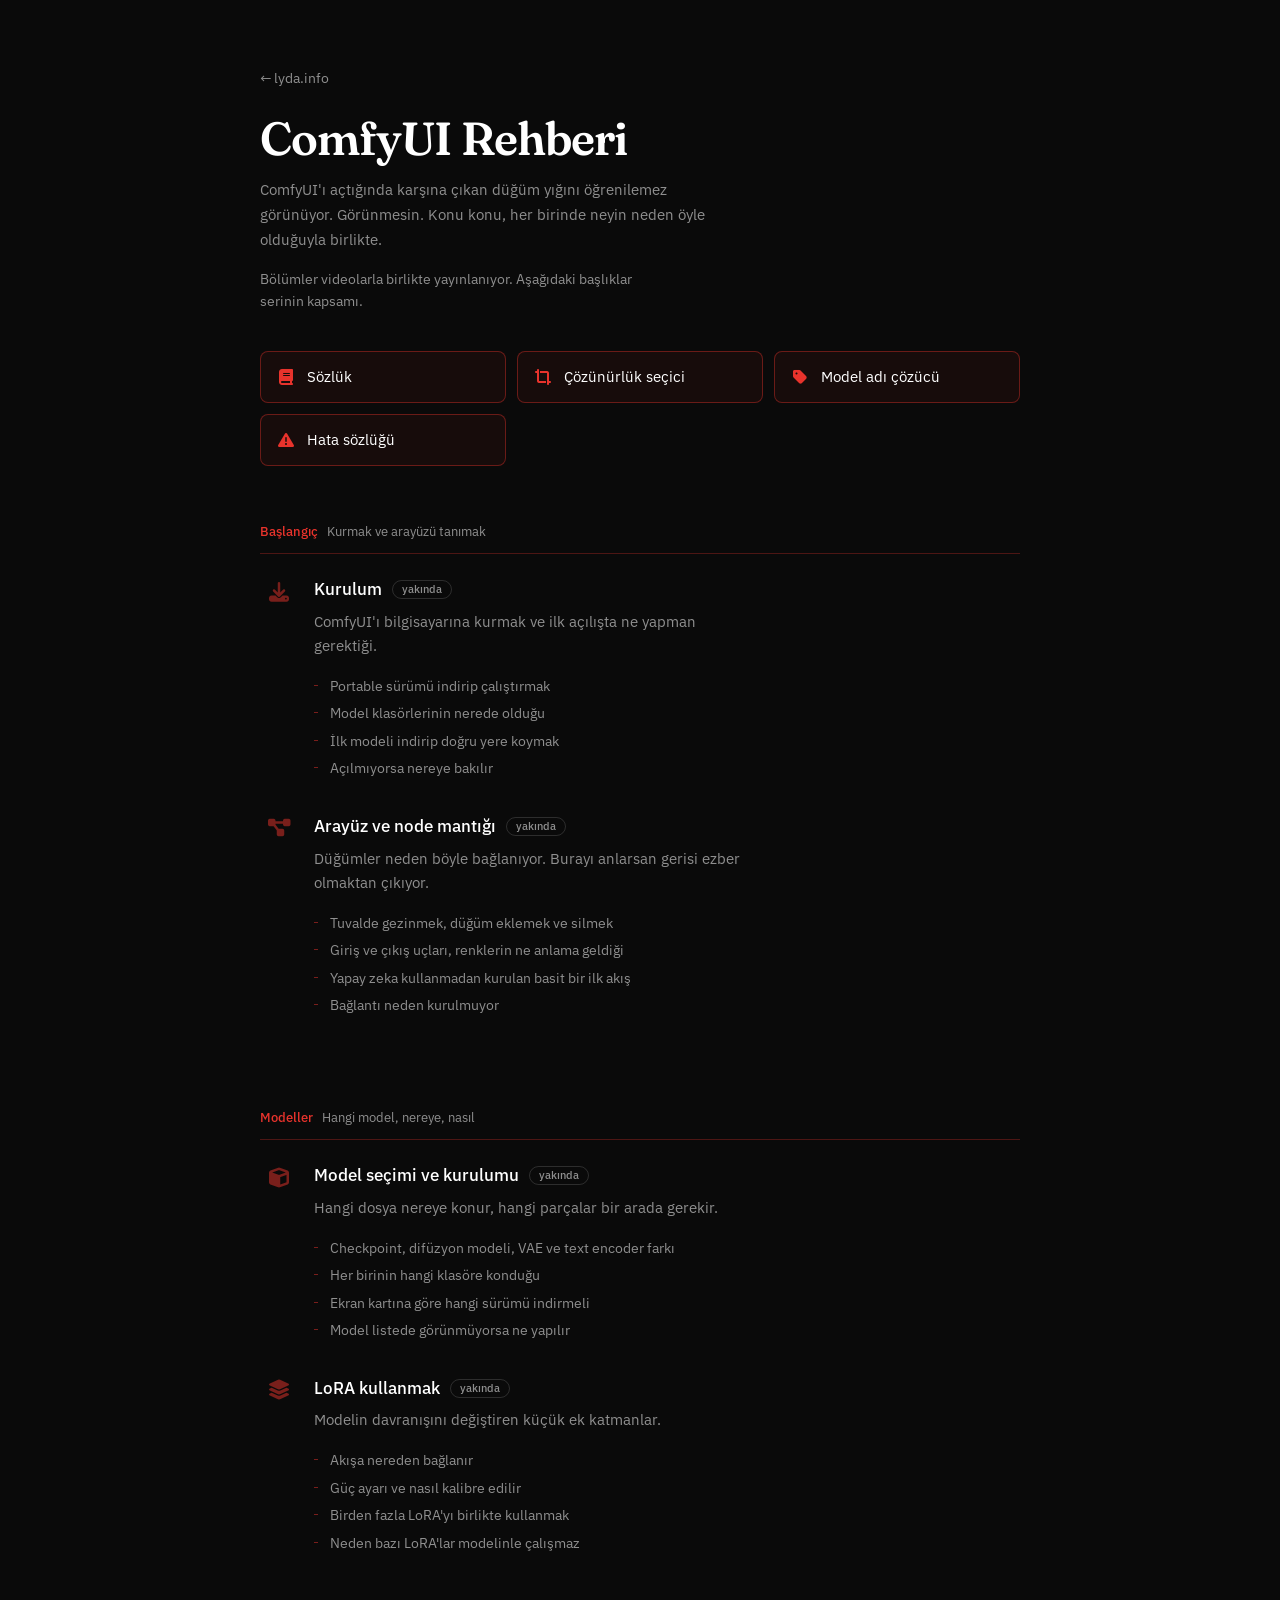
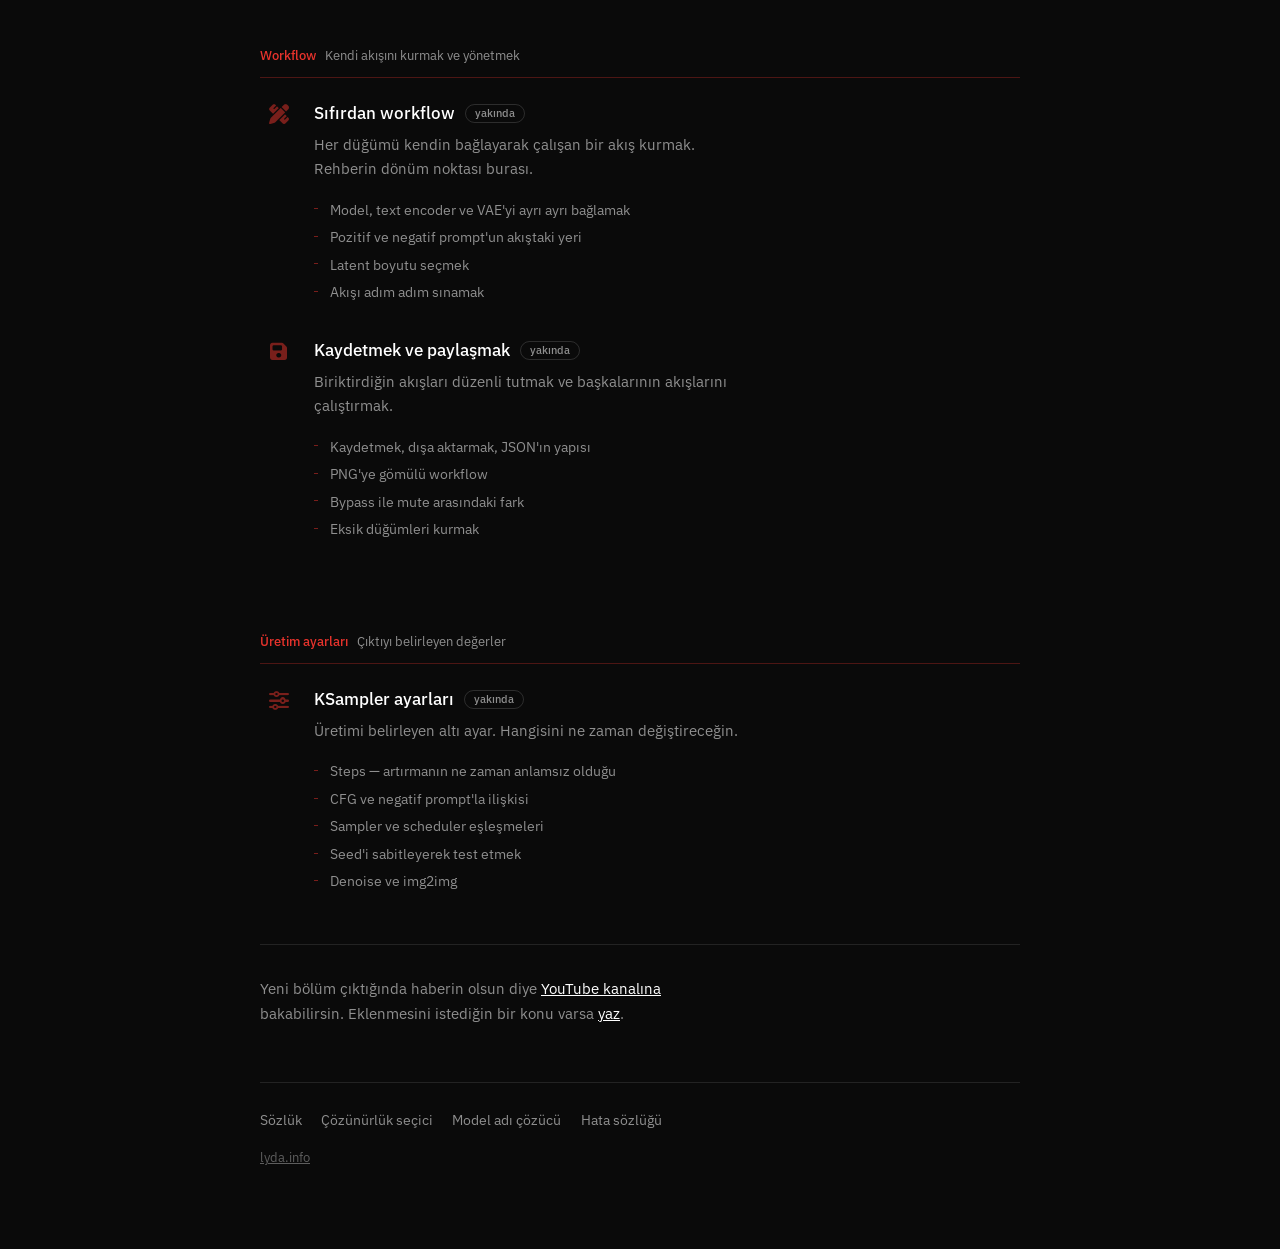
==== commit 9a3e1f7c: "Kilitli rehber kartlarını tıklanamaz yap, araçları öne al, rehber metnini okunur yap Co-Authored-By:" ====
--- a/rehber/index.html
+++ b/rehber/index.html
@@ -30,7 +30,7 @@
 <style>
 .sayfa{max-width:760px}
 
-.durum{color:var(--sonuk);font-size:.85rem;margin-top:1rem;max-width:52ch}
+.durum{color:var(--acikgri);font-size:.85rem;margin-top:1rem;max-width:52ch}
 
 /* ---------- Hazır olanlar ---------- */
 .hazir-kutu{
@@ -99,19 +99,19 @@
   flex-wrap:wrap;
   align-items:center;
   gap:.6rem;
-  color:var(--acikgri);
+  color:var(--beyaz);
 }
 
 .rozet{
   font-size:.7rem;
-  color:var(--sonuk);
+  color:var(--acikgri);
   border:1px solid rgba(255,255,255,.14);
   border-radius:100px;
   padding:.08rem .55rem;
   white-space:nowrap;
 }
 
-.ozet{color:var(--sonuk);font-size:.92rem;margin-top:.35rem;max-width:48ch}
+.ozet{color:var(--acikgri);font-size:.92rem;margin-top:.35rem;max-width:48ch}
 
 .kapsam{list-style:none;margin-top:.85rem;display:flex;flex-direction:column;gap:.3rem}
 
@@ -119,7 +119,7 @@
   position:relative;
   padding-left:1rem;
   font-size:.86rem;
-  color:var(--sonuk);
+  color:var(--acikgri);
 }
 
 .kapsam li::before{
